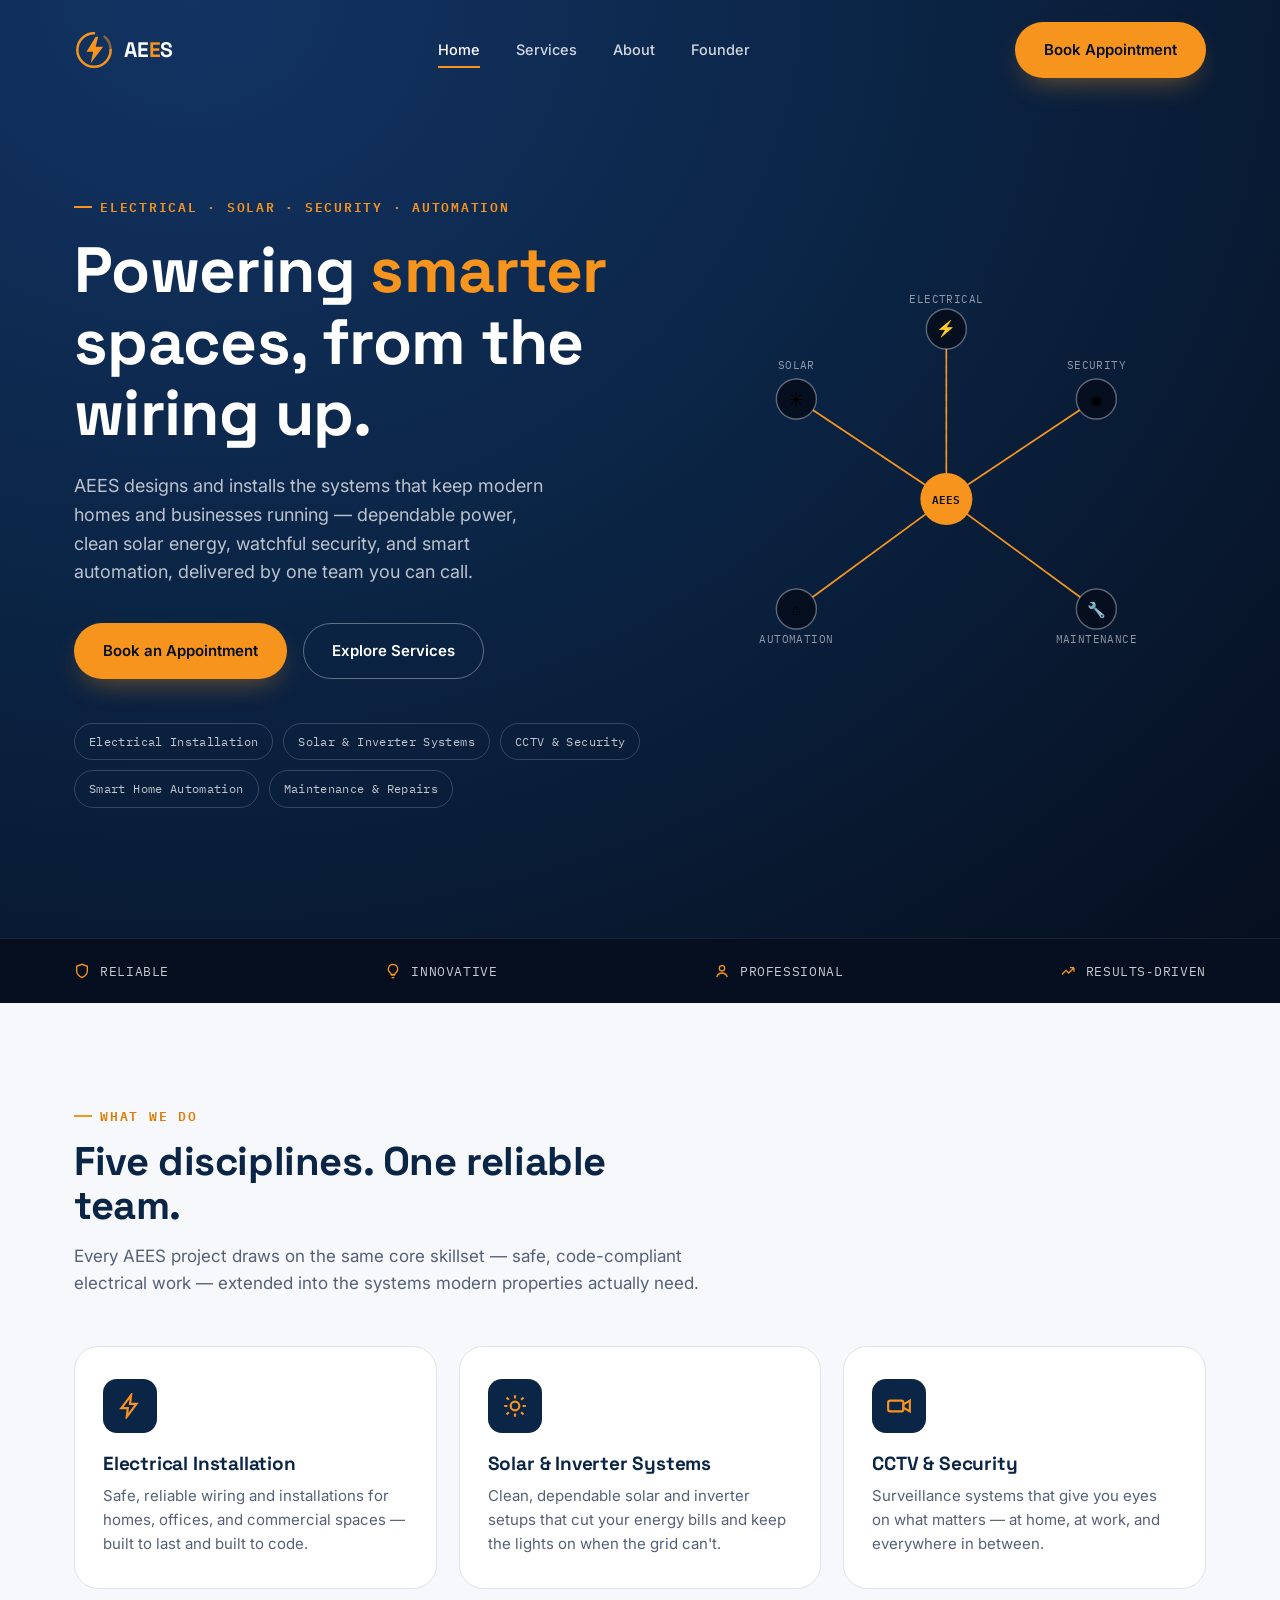
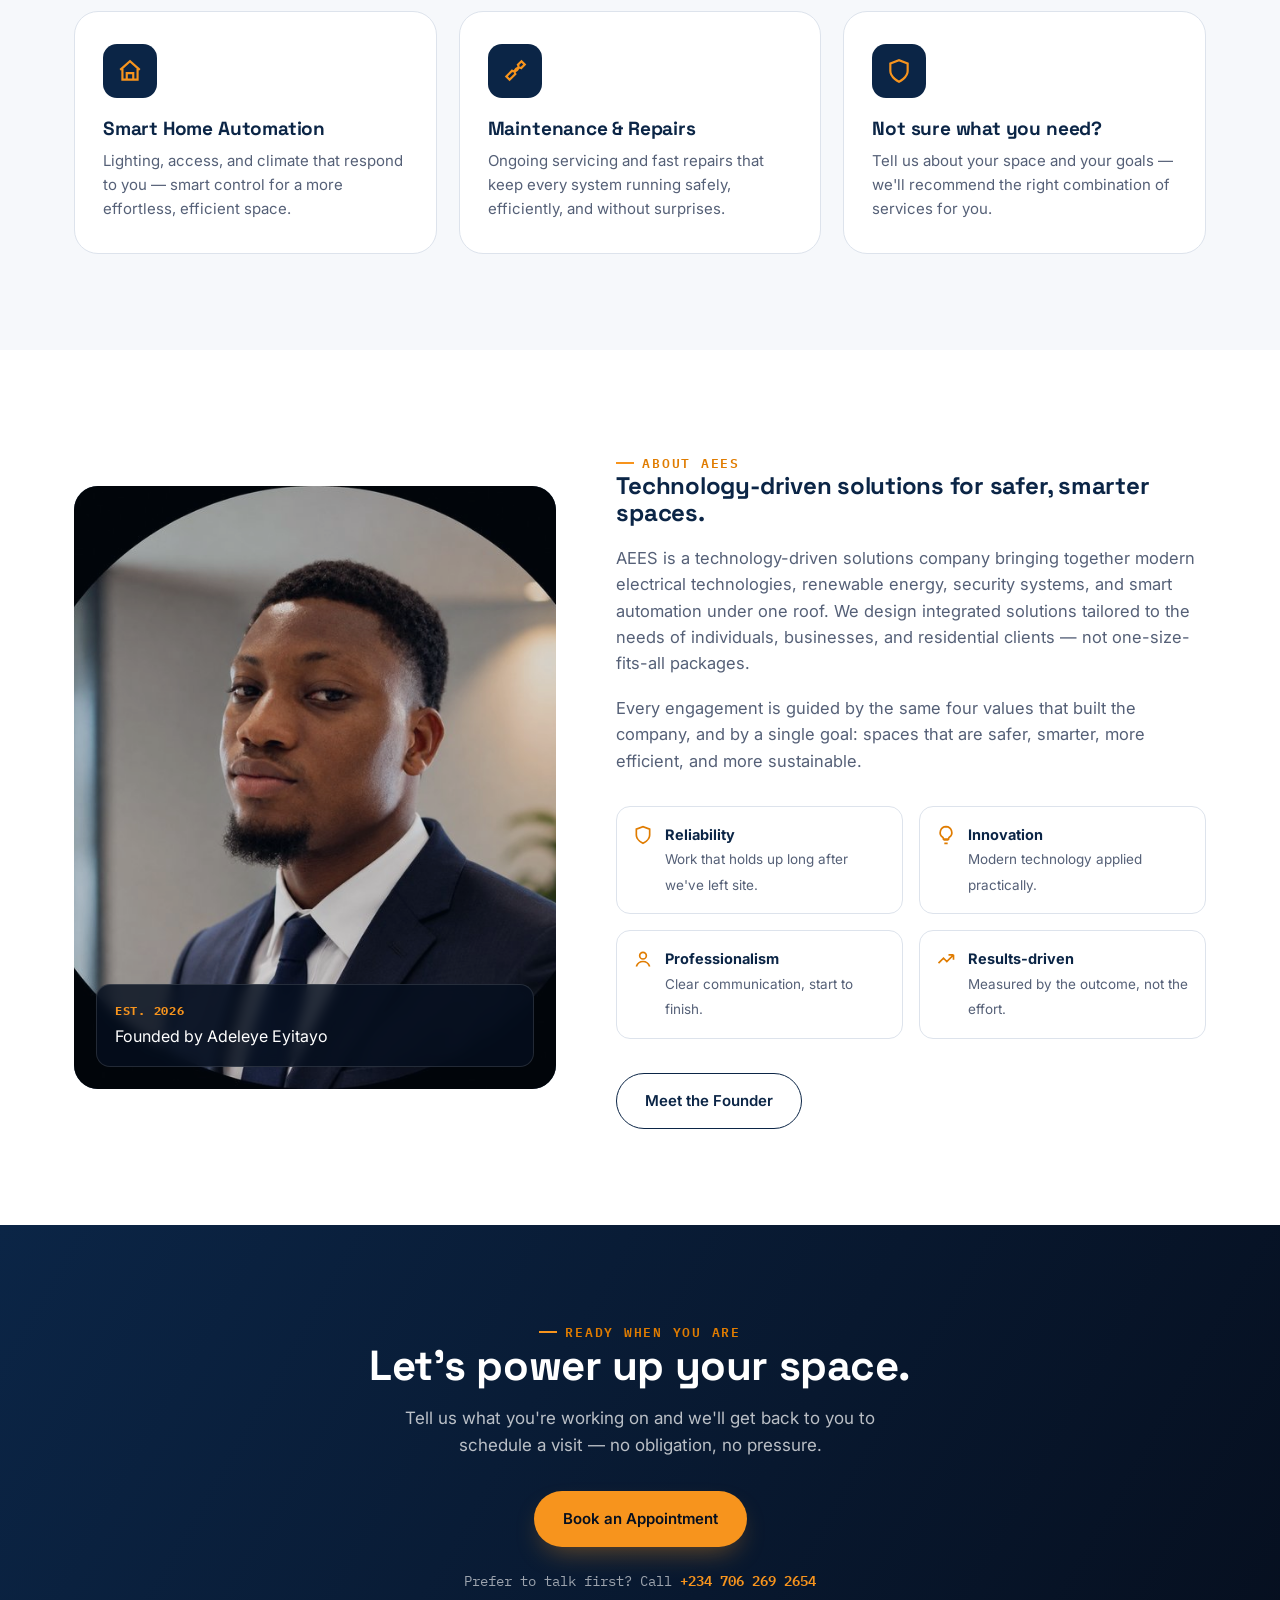
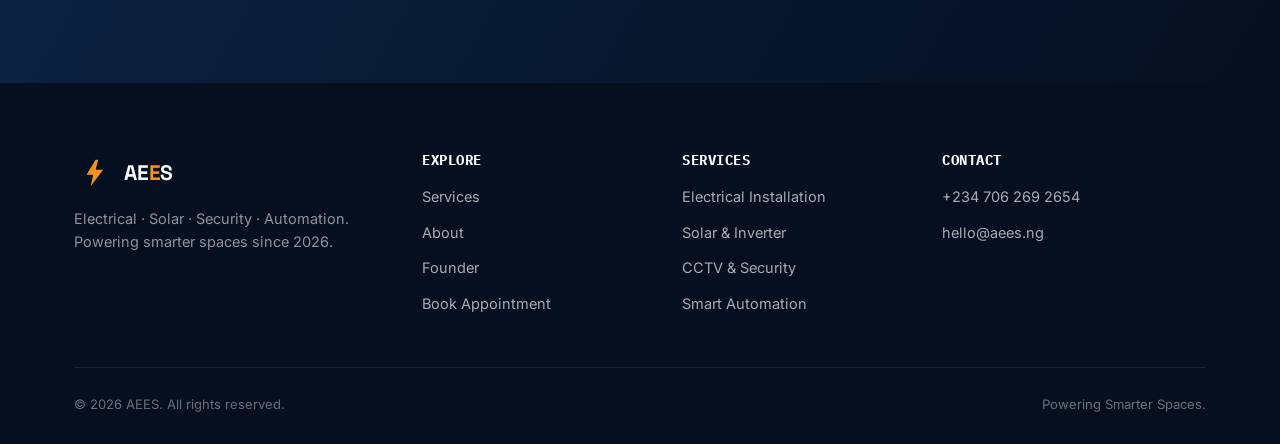
==== aees-website/index.html @ 7b67c180 "Initial commit" ====
<!DOCTYPE html>
<html lang="en">
<head>
<meta charset="UTF-8">
<meta name="viewport" content="width=device-width, initial-scale=1.0">
<title>AEES — Electrical, Solar, Security &amp; Automation | Powering Smarter Spaces</title>
<meta name="description" content="AEES delivers electrical installation, solar &amp; inverter systems, CCTV &amp; security, and smart home automation — reliable, innovative, and results-driven.">
<link rel="icon" href="images/favicon.svg" type="image/svg+xml">
<link rel="preconnect" href="https://fonts.googleapis.com">
<link rel="preconnect" href="https://fonts.gstatic.com" crossorigin>
<link href="https://fonts.googleapis.com/css2?family=Space+Grotesk:wght@500;600;700&family=Inter:wght@400;500;600&family=IBM+Plex+Mono:wght@500&display=swap" rel="stylesheet">
<link rel="stylesheet" href="css/style.css">
<noscript><style>[data-reveal],[data-reveal-stagger]>*{opacity:1!important;transform:none!important;}</style></noscript>
</head>
<body>

<!-- ===== NAV ===== -->
<header class="nav" id="nav">
  <div class="container">
    <a href="index.html" class="brand">
      <svg class="brand-mark" viewBox="0 0 48 48" fill="none" xmlns="http://www.w3.org/2000/svg">
        <path d="M24 4C13 4 4 13 4 24s9 20 20 20 20-9 20-20" stroke="#F7941D" stroke-width="3" stroke-linecap="round"/>
        <path d="M44 24c0-6.5-2.9-12.3-7.5-16.2" stroke="#F7941D" stroke-width="3" stroke-linecap="round" opacity="0.5"/>
        <path d="M26 8L15 26h8l-3 14 15-20h-9l3-12z" fill="#F7941D"/>
      </svg>
      <span class="brand-word">AE<span>E</span>S</span>
    </a>

    <nav class="nav-links" aria-label="Primary">
      <a href="index.html#home" class="active">Home</a>
      <a href="index.html#services">Services</a>
      <a href="index.html#about">About</a>
      <a href="profile.html">Founder</a>
    </nav>

    <div class="nav-cta">
      <a href="appointment.html" class="btn btn-primary desktop-only">Book Appointment</a>
      <button class="nav-toggle" aria-label="Toggle menu" aria-expanded="false">
        <span></span><span></span><span></span>
      </button>
    </div>
  </div>
</header>

<!-- ===== MOBILE MENU ===== -->
<div class="mobile-menu">
  <a href="index.html#home">Home</a>
  <a href="index.html#services">Services</a>
  <a href="index.html#about">About</a>
  <a href="profile.html">Founder</a>
  <a href="appointment.html" class="btn btn-primary">Book Appointment</a>
</div>

<!-- ===== HERO ===== -->
<section class="hero" id="home">
  <div class="container hero-grid">
    <div class="hero-copy">
      <span class="eyebrow">Electrical · Solar · Security · Automation</span>
      <h1>Powering <em>smarter</em> spaces, from the wiring up.</h1>
      <p>AEES designs and installs the systems that keep modern homes and businesses running — dependable power, clean solar energy, watchful security, and smart automation, delivered by one team you can call.</p>
      <div class="hero-actions">
        <a href="appointment.html" class="btn btn-primary">Book an Appointment</a>
        <a href="#services" class="btn btn-ghost">Explore Services</a>
      </div>
      <div class="hero-services">
        <span class="hero-service-chip">Electrical Installation</span>
        <span class="hero-service-chip">Solar &amp; Inverter Systems</span>
        <span class="hero-service-chip">CCTV &amp; Security</span>
        <span class="hero-service-chip">Smart Home Automation</span>
        <span class="hero-service-chip">Maintenance &amp; Repairs</span>
      </div>
    </div>

    <div class="hero-visual" aria-hidden="true">
      <svg class="circuit-svg" viewBox="0 0 420 460">
        <!-- static faint scaffolding -->
        <path class="circuit-line" d="M210 230 L210 60" />
        <path class="circuit-line" d="M210 230 L60 130" />
        <path class="circuit-line" d="M210 230 L360 130" />
        <path class="circuit-line" d="M210 230 L60 340" />
        <path class="circuit-line" d="M210 230 L360 340" />

        <!-- animated live traces -->
        <path class="circuit-line is-live" style="animation-delay:.1s" d="M210 230 L210 60" />
        <path class="circuit-line is-live" style="animation-delay:.4s" d="M210 230 L60 130" />
        <path class="circuit-line is-live" style="animation-delay:.7s" d="M210 230 L360 130" />
        <path class="circuit-line is-live" style="animation-delay:1s" d="M210 230 L60 340" />
        <path class="circuit-line is-live" style="animation-delay:1.3s" d="M210 230 L360 340" />

        <!-- core node -->
        <circle class="circuit-node is-core" cx="210" cy="230" r="26" />
        <circle class="circuit-node-pulse" cx="210" cy="230" r="26" style="animation-delay:1.6s" />
        <text x="210" y="235" text-anchor="middle" fill="#060f1f" font-family="IBM Plex Mono" font-size="11" font-weight="600">AEES</text>

        <!-- outer nodes -->
        <circle class="circuit-node" cx="210" cy="60" r="20" />
        <text x="210" y="65" text-anchor="middle" font-size="16">⚡</text>
        <text class="circuit-label" x="210" y="34" text-anchor="middle">ELECTRICAL</text>

        <circle class="circuit-node" cx="60" cy="130" r="20" />
        <text x="60" y="136" text-anchor="middle" font-size="15">☀</text>
        <text class="circuit-label" x="60" y="100" text-anchor="middle">SOLAR</text>

        <circle class="circuit-node" cx="360" cy="130" r="20" />
        <text x="360" y="136" text-anchor="middle" font-size="15">◉</text>
        <text class="circuit-label" x="360" y="100" text-anchor="middle">SECURITY</text>

        <circle class="circuit-node" cx="60" cy="340" r="20" />
        <text x="60" y="346" text-anchor="middle" font-size="15">⌂</text>
        <text class="circuit-label" x="60" y="374" text-anchor="middle">AUTOMATION</text>

        <circle class="circuit-node" cx="360" cy="340" r="20" />
        <text x="360" y="346" text-anchor="middle" font-size="15">🔧</text>
        <text class="circuit-label" x="360" y="374" text-anchor="middle">MAINTENANCE</text>
      </svg>
    </div>
  </div>
</section>

<!-- ===== TRUST STRIP ===== -->
<div class="trust-strip">
  <div class="container">
    <span class="trust-item"><svg width="16" height="16" viewBox="0 0 24 24" fill="none" stroke="currentColor" stroke-width="2"><path d="M12 22s8-4 8-10V5l-8-3-8 3v7c0 6 8 10 8 10Z"/></svg>Reliable</span>
    <span class="trust-item"><svg width="16" height="16" viewBox="0 0 24 24" fill="none" stroke="currentColor" stroke-width="2"><path d="M9 18h6M10 22h4M12 2a7 7 0 0 0-4 12.7c.5.4.9 1 1 1.8v.5h6v-.5c.1-.8.5-1.4 1-1.8A7 7 0 0 0 12 2Z"/></svg>Innovative</span>
    <span class="trust-item"><svg width="16" height="16" viewBox="0 0 24 24" fill="none" stroke="currentColor" stroke-width="2"><circle cx="12" cy="8" r="4"/><path d="M4 21c1.5-4 5-6 8-6s6.5 2 8 6"/></svg>Professional</span>
    <span class="trust-item"><svg width="16" height="16" viewBox="0 0 24 24" fill="none" stroke="currentColor" stroke-width="2"><path d="M3 17l6-6 4 4 8-8M21 7v6M21 7h-6"/></svg>Results&#8209;Driven</span>
  </div>
</div>

<!-- ===== SERVICES ===== -->
<section class="services" id="services">
  <div class="container">
    <div class="section-head" data-reveal>
      <span class="eyebrow">What we do</span>
      <h2>Five disciplines. One reliable team.</h2>
      <p>Every AEES project draws on the same core skillset — safe, code-compliant electrical work — extended into the systems modern properties actually need.</p>
    </div>

    <div class="services-grid" data-reveal-stagger>
      <div class="service-card">
        <div class="service-icon">
          <svg width="26" height="26" viewBox="0 0 24 24" fill="none" stroke="currentColor" stroke-width="2"><path d="M13 2 4 14h6l-1 8 9-12h-6l1-8Z"/></svg>
        </div>
        <h3>Electrical Installation</h3>
        <p>Safe, reliable wiring and installations for homes, offices, and commercial spaces — built to last and built to code.</p>
      </div>

      <div class="service-card">
        <div class="service-icon">
          <svg width="26" height="26" viewBox="0 0 24 24" fill="none" stroke="currentColor" stroke-width="2"><circle cx="12" cy="12" r="4"/><path d="M12 2v3M12 19v3M4.2 4.2l2.1 2.1M17.7 17.7l2.1 2.1M2 12h3M19 12h3M4.2 19.8l2.1-2.1M17.7 6.3l2.1-2.1"/></svg>
        </div>
        <h3>Solar &amp; Inverter Systems</h3>
        <p>Clean, dependable solar and inverter setups that cut your energy bills and keep the lights on when the grid can't.</p>
      </div>

      <div class="service-card">
        <div class="service-icon">
          <svg width="26" height="26" viewBox="0 0 24 24" fill="none" stroke="currentColor" stroke-width="2"><rect x="2" y="7" width="14" height="10" rx="2"/><path d="M16 10.5 22 7v10l-6-3.5Z"/></svg>
        </div>
        <h3>CCTV &amp; Security</h3>
        <p>Surveillance systems that give you eyes on what matters — at home, at work, and everywhere in between.</p>
      </div>

      <div class="service-card">
        <div class="service-icon">
          <svg width="26" height="26" viewBox="0 0 24 24" fill="none" stroke="currentColor" stroke-width="2"><path d="M3 11l9-8 9 8"/><path d="M5 10v10h14V10"/><path d="M9 20v-6h6v6"/></svg>
        </div>
        <h3>Smart Home Automation</h3>
        <p>Lighting, access, and climate that respond to you — smart control for a more effortless, efficient space.</p>
      </div>

      <div class="service-card">
        <div class="service-icon">
          <svg width="26" height="26" viewBox="0 0 24 24" fill="none" stroke="currentColor" stroke-width="2"><path d="M14.7 6.3a4 4 0 0 1-5.4 5.4L4 17l3 3 5.3-5.3a4 4 0 0 1 5.4-5.4L21 6l-3-3-3.3 3.3Z"/></svg>
        </div>
        <h3>Maintenance &amp; Repairs</h3>
        <p>Ongoing servicing and fast repairs that keep every system running safely, efficiently, and without surprises.</p>
      </div>

      <div class="service-card">
        <div class="service-icon">
          <svg width="26" height="26" viewBox="0 0 24 24" fill="none" stroke="currentColor" stroke-width="2"><path d="M12 22s8-4 8-10V5l-8-3-8 3v7c0 6 8 10 8 10Z"/></svg>
        </div>
        <h3>Not sure what you need?</h3>
        <p>Tell us about your space and your goals — we'll recommend the right combination of services for you.</p>
      </div>
    </div>
  </div>
</section>

<!-- ===== ABOUT ===== -->
<section class="about" id="about">
  <div class="container about-grid">
    <div class="about-visual" data-reveal>
      <img src="images/owner-profile.jpg" alt="Adeleye Eyitayo, Founder of AEES" loading="lazy">
      <div class="about-badge">
        <strong>Est. 2026</strong>
        Founded by Adeleye Eyitayo
      </div>
    </div>

    <div class="about-copy" data-reveal>
      <span class="eyebrow">About AEES</span>
      <h2>Technology-driven solutions for safer, smarter spaces.</h2>
      <p>AEES is a technology-driven solutions company bringing together modern electrical technologies, renewable energy, security systems, and smart automation under one roof. We design integrated solutions tailored to the needs of individuals, businesses, and residential clients — not one-size-fits-all packages.</p>
      <p>Every engagement is guided by the same four values that built the company, and by a single goal: spaces that are safer, smarter, more efficient, and more sustainable.</p>

      <div class="value-grid">
        <div class="value-item">
          <svg width="20" height="20" viewBox="0 0 24 24" fill="none" stroke="currentColor" stroke-width="2"><path d="M12 22s8-4 8-10V5l-8-3-8 3v7c0 6 8 10 8 10Z"/></svg>
          <div><strong>Reliability</strong><span>Work that holds up long after we've left site.</span></div>
        </div>
        <div class="value-item">
          <svg width="20" height="20" viewBox="0 0 24 24" fill="none" stroke="currentColor" stroke-width="2"><path d="M9 18h6M10 22h4M12 2a7 7 0 0 0-4 12.7c.5.4.9 1 1 1.8v.5h6v-.5c.1-.8.5-1.4 1-1.8A7 7 0 0 0 12 2Z"/></svg>
          <div><strong>Innovation</strong><span>Modern technology applied practically.</span></div>
        </div>
        <div class="value-item">
          <svg width="20" height="20" viewBox="0 0 24 24" fill="none" stroke="currentColor" stroke-width="2"><circle cx="12" cy="8" r="4"/><path d="M4 21c1.5-4 5-6 8-6s6.5 2 8 6"/></svg>
          <div><strong>Professionalism</strong><span>Clear communication, start to finish.</span></div>
        </div>
        <div class="value-item">
          <svg width="20" height="20" viewBox="0 0 24 24" fill="none" stroke="currentColor" stroke-width="2"><path d="M3 17l6-6 4 4 8-8M21 7v6M21 7h-6"/></svg>
          <div><strong>Results-driven</strong><span>Measured by the outcome, not the effort.</span></div>
        </div>
      </div>

      <div class="hero-actions" style="margin-top:34px;">
        <a href="profile.html" class="btn btn-outline-dark">Meet the Founder</a>
      </div>
    </div>
  </div>
</section>

<!-- ===== CTA BANNER ===== -->
<section class="cta-banner">
  <div class="container" data-reveal>
    <span class="eyebrow" style="justify-content:center;">Ready when you are</span>
    <h2>Let's power up your space.</h2>
    <p>Tell us what you're working on and we'll get back to you to schedule a visit — no obligation, no pressure.</p>
    <a href="appointment.html" class="btn btn-primary">Book an Appointment</a>
    <div class="cta-phone">Prefer to talk first? Call <a href="tel:+2347062692654">+234 706 269 2654</a></div>
  </div>
</section>

<!-- ===== FOOTER ===== -->
<footer class="site-footer">
  <div class="container">
    <div class="footer-grid">
      <div class="footer-brand">
        <a href="index.html" class="brand">
          <svg class="brand-mark" viewBox="0 0 48 48" fill="none" xmlns="http://www.w3.org/2000/svg">
            <path d="M26 8L15 26h8l-3 14 15-20h-9l3-12z" fill="#F7941D"/>
          </svg>
          <span class="brand-word">AE<span>E</span>S</span>
        </a>
        <p>Electrical · Solar · Security · Automation. Powering smarter spaces since 2026.</p>
      </div>
      <div class="footer-col">
        <h4>Explore</h4>
        <ul>
          <li><a href="index.html#services">Services</a></li>
          <li><a href="index.html#about">About</a></li>
          <li><a href="profile.html">Founder</a></li>
          <li><a href="appointment.html">Book Appointment</a></li>
        </ul>
      </div>
      <div class="footer-col">
        <h4>Services</h4>
        <ul>
          <li><a href="index.html#services">Electrical Installation</a></li>
          <li><a href="index.html#services">Solar &amp; Inverter</a></li>
          <li><a href="index.html#services">CCTV &amp; Security</a></li>
          <li><a href="index.html#services">Smart Automation</a></li>
        </ul>
      </div>
      <div class="footer-col">
        <h4>Contact</h4>
        <ul>
          <li><a href="tel:+2347062692654">+234 706 269 2654</a></li>
          <li><a href="mailto:hello@aees.ng">hello@aees.ng</a></li>
        </ul>
      </div>
    </div>
    <div class="footer-bottom">
      <span>© 2026 AEES. All rights reserved.</span>
      <span>Powering Smarter Spaces.</span>
    </div>
  </div>
</footer>

<script src="js/main.js"></script>
</body>
</html>
---- aees-website/css/style.css ----
/* ============================================================
   AEES — Electrical · Solar · Security · Automation
   Design tokens
   ============================================================ */
:root {
  /* Brand colors (sampled from the AEES mark) */
  --navy-950: #060f1f;
  --navy-900: #0b2546;
  --navy-800: #123363;
  --navy-700: #1c4380;
  --orange-500: #f7941d;
  --orange-600: #e07c00;
  --orange-glow: rgba(247, 148, 29, 0.45);

  --paper: #f6f8fb;
  --paper-dim: #eaeef4;
  --ink: #0e1726;
  --slate: #556077;
  --slate-light: #8290a3;
  --line: #dde3ec;
  --white: #ffffff;

  --font-display: "Space Grotesk", "Segoe UI", sans-serif;
  --font-body: "Inter", "Segoe UI", sans-serif;
  --font-mono: "IBM Plex Mono", monospace;

  --radius-sm: 8px;
  --radius-md: 14px;
  --radius-lg: 24px;
  --shadow-soft: 0 20px 45px -20px rgba(11, 37, 70, 0.35);
  --shadow-tight: 0 8px 20px -10px rgba(11, 37, 70, 0.3);
  --ease: cubic-bezier(0.22, 1, 0.36, 1);
}

@media (prefers-reduced-motion: reduce) {
  *, *::before, *::after {
    animation-duration: 0.001ms !important;
    animation-iteration-count: 1 !important;
    transition-duration: 0.001ms !important;
    scroll-behavior: auto !important;
  }
}

* { box-sizing: border-box; }
html { scroll-behavior: smooth; }

body {
  margin: 0;
  font-family: var(--font-body);
  color: var(--ink);
  background: var(--paper);
  line-height: 1.6;
  -webkit-font-smoothing: antialiased;
}

img { max-width: 100%; display: block; }
a { color: inherit; text-decoration: none; }
ul { list-style: none; margin: 0; padding: 0; }
button { font-family: inherit; cursor: pointer; }

.container {
  width: 100%;
  max-width: 1180px;
  margin: 0 auto;
  padding: 0 24px;
}

.eyebrow {
  display: inline-flex;
  align-items: center;
  gap: 8px;
  font-family: var(--font-mono);
  font-size: 12.5px;
  letter-spacing: 0.14em;
  text-transform: uppercase;
  color: var(--orange-600);
  font-weight: 600;
}
.eyebrow::before {
  content: "";
  width: 18px;
  height: 2px;
  background: var(--orange-500);
  display: inline-block;
}

h1, h2, h3, h4 {
  font-family: var(--font-display);
  color: var(--navy-900);
  line-height: 1.12;
  margin: 0;
  letter-spacing: -0.01em;
}

.section-head {
  max-width: 640px;
  margin-bottom: 48px;
}
.section-head h2 { font-size: clamp(28px, 3.6vw, 40px); margin-top: 14px; }
.section-head p { color: var(--slate); font-size: 17px; margin-top: 14px; }

section { padding: 96px 0; position: relative; }

/* ---------------- Buttons ---------------- */
.btn {
  display: inline-flex;
  align-items: center;
  justify-content: center;
  gap: 10px;
  padding: 15px 28px;
  border-radius: 999px;
  font-weight: 600;
  font-size: 15px;
  border: 1px solid transparent;
  transition: transform 0.25s var(--ease), box-shadow 0.25s var(--ease), background 0.25s var(--ease), color 0.25s var(--ease);
  white-space: nowrap;
}
.btn-primary {
  background: var(--orange-500);
  color: var(--navy-950);
  box-shadow: 0 12px 28px -10px var(--orange-glow);
}
.btn-primary:hover { background: var(--orange-600); transform: translateY(-2px); box-shadow: 0 16px 32px -10px var(--orange-glow); }
.btn-primary:focus-visible { outline: 3px solid var(--navy-900); outline-offset: 2px; }

.btn-ghost {
  background: transparent;
  border-color: rgba(255,255,255,0.35);
  color: var(--white);
}
.btn-ghost:hover { background: rgba(255,255,255,0.1); transform: translateY(-2px); }

.btn-outline-dark {
  background: transparent;
  border-color: var(--navy-900);
  color: var(--navy-900);
}
.btn-outline-dark:hover { background: var(--navy-900); color: var(--white); }

.btn-block { width: 100%; }
.btn[disabled] { opacity: 0.6; cursor: not-allowed; transform: none !important; }

/* ---------------- Nav ---------------- */
.nav {
  position: fixed;
  top: 0; left: 0; right: 0;
  z-index: 100;
  padding: 22px 0;
  transition: padding 0.35s var(--ease), background 0.35s var(--ease), box-shadow 0.35s var(--ease);
}
.nav .container { display: flex; align-items: center; justify-content: space-between; }
.nav.is-scrolled { padding: 12px 0; background: rgba(6, 15, 31, 0.92); backdrop-filter: blur(10px); box-shadow: var(--shadow-tight); }

.brand { display: flex; align-items: center; gap: 10px; }
.brand-mark { width: 40px; height: 40px; flex-shrink: 0; }
.brand-word { font-family: var(--font-display); font-weight: 700; font-size: 21px; color: var(--white); letter-spacing: -0.01em; }
.brand-word span { color: var(--orange-500); }
.brand-tag { display: none; }

.nav-links {
  display: flex;
  align-items: center;
  gap: 36px;
}
.nav-links a {
  color: rgba(255,255,255,0.82);
  font-size: 14.5px;
  font-weight: 500;
  position: relative;
  padding: 4px 0;
  transition: color 0.2s;
}
.nav-links a::after {
  content: "";
  position: absolute; left: 0; right: 100%; bottom: -2px;
  height: 2px; background: var(--orange-500);
  transition: right 0.3s var(--ease);
}
.nav-links a:hover, .nav-links a.active { color: var(--white); }
.nav-links a:hover::after, .nav-links a.active::after { right: 0; }

.nav-cta { display: flex; align-items: center; gap: 18px; }
.nav-toggle {
  display: none;
  width: 42px; height: 42px;
  border-radius: 10px;
  border: 1px solid rgba(255,255,255,0.25);
  background: transparent;
  align-items: center; justify-content: center;
  flex-direction: column; gap: 5px;
}
.nav-toggle span { width: 20px; height: 2px; background: var(--white); border-radius: 2px; transition: transform 0.25s, opacity 0.25s; }
.nav-toggle.is-open span:nth-child(1) { transform: translateY(7px) rotate(45deg); }
.nav-toggle.is-open span:nth-child(2) { opacity: 0; }
.nav-toggle.is-open span:nth-child(3) { transform: translateY(-7px) rotate(-45deg); }

/* ---------------- Hero ---------------- */
.hero {
  position: relative;
  background: radial-gradient(120% 140% at 15% 0%, var(--navy-800) 0%, var(--navy-900) 45%, var(--navy-950) 100%);
  color: var(--white);
  padding: 190px 0 130px;
  overflow: hidden;
}
.hero-grid {
  display: grid;
  grid-template-columns: 1.05fr 0.95fr;
  gap: 40px;
  align-items: center;
  position: relative;
  z-index: 2;
}
.hero-copy .eyebrow { color: var(--orange-500); }
.hero-copy .eyebrow::before { background: var(--orange-500); }
.hero h1 {
  color: var(--white);
  font-size: clamp(38px, 5.4vw, 64px);
  margin-top: 18px;
}
.hero h1 em { color: var(--orange-500); font-style: normal; }
.hero-copy p {
  color: rgba(255,255,255,0.72);
  font-size: 18px;
  max-width: 480px;
  margin-top: 22px;
}
.hero-actions { display: flex; gap: 16px; margin-top: 36px; flex-wrap: wrap; }

.hero-services {
  display: flex;
  gap: 10px;
  margin-top: 44px;
  flex-wrap: wrap;
}
.hero-service-chip {
  font-family: var(--font-mono);
  font-size: 12px;
  letter-spacing: 0.03em;
  color: rgba(255,255,255,0.75);
  border: 1px solid rgba(255,255,255,0.18);
  padding: 8px 14px;
  border-radius: 999px;
}

.hero-visual { position: relative; height: 460px; }
.circuit-svg { width: 100%; height: 100%; overflow: visible; }
.circuit-line {
  fill: none;
  stroke: rgba(255,255,255,0.22);
  stroke-width: 1.6;
  stroke-dasharray: 8 6;
}
.circuit-line.is-live {
  stroke: var(--orange-500);
  stroke-dasharray: 700;
  stroke-dashoffset: 700;
  animation: draw 2.6s var(--ease) forwards;
}
.circuit-node {
  fill: var(--navy-950);
  stroke: rgba(255,255,255,0.35);
  stroke-width: 1.4;
}
.circuit-node.is-core { fill: var(--orange-500); stroke: none; }
.circuit-node-pulse {
  fill: none;
  stroke: var(--orange-500);
  stroke-width: 1.4;
  opacity: 0;
  transform-origin: center;
  animation: pulse 2.8s ease-out infinite;
}
.circuit-icon { color: var(--white); }
.circuit-label {
  font-family: var(--font-mono);
  font-size: 10.5px;
  fill: rgba(255,255,255,0.55);
  letter-spacing: 0.04em;
}

@keyframes draw { to { stroke-dashoffset: 0; } }
@keyframes pulse {
  0% { opacity: 0.9; transform: scale(0.4); }
  100% { opacity: 0; transform: scale(2.6); }
}

.hero-bolt {
  position: absolute;
  inset: 0;
  display: flex;
  align-items: center;
  justify-content: center;
  pointer-events: none;
}

/* ---------------- Trust / values strip ---------------- */
.trust-strip {
  background: var(--navy-950);
  border-top: 1px solid rgba(255,255,255,0.08);
}
.trust-strip .container {
  display: flex;
  justify-content: space-between;
  flex-wrap: wrap;
  gap: 18px;
  padding: 22px 24px;
}
.trust-item {
  display: flex;
  align-items: center;
  gap: 10px;
  color: rgba(255,255,255,0.78);
  font-family: var(--font-mono);
  font-size: 12.5px;
  letter-spacing: 0.05em;
  text-transform: uppercase;
}
.trust-item svg { color: var(--orange-500); flex-shrink: 0; }

/* ---------------- Services ---------------- */
.services { background: var(--paper); }
.services-grid {
  display: grid;
  grid-template-columns: repeat(3, 1fr);
  gap: 22px;
}
.service-card {
  background: var(--white);
  border: 1px solid var(--line);
  border-radius: var(--radius-lg);
  padding: 32px 28px;
  position: relative;
  overflow: hidden;
  transition: transform 0.35s var(--ease), box-shadow 0.35s var(--ease), border-color 0.35s var(--ease);
}
.service-card::before {
  content: "";
  position: absolute; top: 0; left: 0; right: 0; height: 3px;
  background: linear-gradient(90deg, var(--orange-500), var(--navy-800));
  transform: scaleX(0);
  transform-origin: left;
  transition: transform 0.4s var(--ease);
}
.service-card:hover {
  transform: translateY(-6px);
  box-shadow: var(--shadow-soft);
  border-color: transparent;
}
.service-card:hover::before { transform: scaleX(1); }
.service-icon {
  width: 54px; height: 54px;
  border-radius: 14px;
  background: var(--navy-900);
  color: var(--orange-500);
  display: flex; align-items: center; justify-content: center;
  margin-bottom: 20px;
  transition: transform 0.35s var(--ease), background 0.35s var(--ease);
}
.service-card:hover .service-icon { background: var(--orange-500); color: var(--navy-950); transform: rotate(-6deg) scale(1.05); }
.service-card h3 { font-size: 19px; margin-bottom: 10px; }
.service-card p { color: var(--slate); font-size: 15px; margin: 0; }
.service-card.wide { grid-column: span 1; }

/* ---------------- About / intro ---------------- */
.about { background: var(--white); }
.about-grid {
  display: grid;
  grid-template-columns: 0.9fr 1.1fr;
  gap: 60px;
  align-items: center;
}
.about-visual {
  position: relative;
  border-radius: var(--radius-lg);
  overflow: hidden;
  background: var(--navy-900);
  aspect-ratio: 4/5;
  display: flex;
  align-items: center;
  justify-content: center;
}
.about-visual img { width: 100%; height: 100%; object-fit: cover; opacity: 0.85; }
.about-badge {
  position: absolute;
  bottom: 22px; left: 22px; right: 22px;
  background: rgba(6,15,31,0.82);
  backdrop-filter: blur(6px);
  border-radius: var(--radius-md);
  padding: 16px 18px;
  color: var(--white);
  border: 1px solid rgba(255,255,255,0.12);
}
.about-badge strong { color: var(--orange-500); display: block; font-family: var(--font-mono); font-size: 12px; letter-spacing: 0.06em; text-transform: uppercase; margin-bottom: 4px; }

.about-copy p { color: var(--slate); font-size: 16.5px; margin-top: 18px; }
.value-grid {
  display: grid;
  grid-template-columns: repeat(2, 1fr);
  gap: 16px;
  margin-top: 32px;
}
.value-item {
  display: flex;
  gap: 12px;
  align-items: flex-start;
  padding: 16px;
  border: 1px solid var(--line);
  border-radius: var(--radius-md);
}
.value-item svg { color: var(--orange-600); flex-shrink: 0; margin-top: 2px; }
.value-item strong { display: block; font-size: 14.5px; color: var(--navy-900); }
.value-item span { font-size: 13.5px; color: var(--slate); }

/* ---------------- CTA banner ---------------- */
.cta-banner {
  background: linear-gradient(120deg, var(--navy-900), var(--navy-950));
  color: var(--white);
  text-align: center;
  padding: 90px 0;
  position: relative;
  overflow: hidden;
}
.cta-banner h2 { color: var(--white); font-size: clamp(28px, 4vw, 42px); }
.cta-banner p { color: rgba(255,255,255,0.72); max-width: 520px; margin: 16px auto 32px; font-size: 17px; }
.cta-phone {
  margin-top: 22px;
  font-family: var(--font-mono);
  color: rgba(255,255,255,0.6);
  font-size: 14px;
}
.cta-phone a { color: var(--orange-500); font-weight: 600; }

/* ---------------- Footer ---------------- */
.site-footer { background: var(--navy-950); color: rgba(255,255,255,0.65); padding: 70px 0 30px; }
.footer-grid {
  display: grid;
  grid-template-columns: 1.4fr 1fr 1fr 1.2fr;
  gap: 40px;
  padding-bottom: 40px;
  border-bottom: 1px solid rgba(255,255,255,0.08);
}
.footer-brand p { margin-top: 14px; font-size: 14.5px; max-width: 280px; color: rgba(255,255,255,0.55); }
.footer-col h4 { color: var(--white); font-size: 14px; letter-spacing: 0.04em; text-transform: uppercase; margin-bottom: 16px; font-family: var(--font-mono); }
.footer-col ul li { margin-bottom: 10px; }
.footer-col a { font-size: 14.5px; color: rgba(255,255,255,0.65); transition: color 0.2s; }
.footer-col a:hover { color: var(--orange-500); }
.footer-bottom {
  display: flex; justify-content: space-between; align-items: center;
  padding-top: 26px; font-size: 13px; color: rgba(255,255,255,0.4);
  flex-wrap: wrap; gap: 10px;
}

/* ---------------- Reveal on scroll ---------------- */
[data-reveal] { opacity: 0; transform: translateY(28px); transition: opacity 0.7s var(--ease), transform 0.7s var(--ease); }
[data-reveal].is-visible { opacity: 1; transform: translateY(0); }
[data-reveal-stagger] > * { opacity: 0; transform: translateY(24px); transition: opacity 0.6s var(--ease), transform 0.6s var(--ease); }
[data-reveal-stagger].is-visible > * { opacity: 1; transform: translateY(0); }

/* ---------------- Page header (inner pages) ---------------- */
.page-header {
  background: radial-gradient(120% 160% at 10% 0%, var(--navy-800) 0%, var(--navy-950) 60%);
  color: var(--white);
  padding: 170px 0 90px;
  position: relative;
  overflow: hidden;
}
.page-header .eyebrow { color: var(--orange-500); }
.page-header .eyebrow::before { background: var(--orange-500); }
.page-header h1 { color: var(--white); font-size: clamp(32px, 4.4vw, 50px); margin-top: 16px; }
.page-header p { color: rgba(255,255,255,0.7); max-width: 560px; margin-top: 16px; font-size: 17px; }

/* ---------------- Appointment form ---------------- */
.appointment-section { background: var(--paper); }
.appointment-layout {
  display: grid;
  grid-template-columns: 0.85fr 1.15fr;
  gap: 44px;
  align-items: flex-start;
}
.appointment-info {
  background: var(--navy-900);
  color: var(--white);
  border-radius: var(--radius-lg);
  padding: 40px 32px;
  position: sticky;
  top: 110px;
}
.appointment-info h3 { color: var(--white); font-size: 22px; margin-bottom: 16px; }
.appointment-info p { color: rgba(255,255,255,0.7); font-size: 15px; margin-bottom: 28px; }
.info-row { display: flex; gap: 14px; align-items: flex-start; margin-bottom: 22px; }
.info-row svg { color: var(--orange-500); flex-shrink: 0; margin-top: 2px; }
.info-row strong { display: block; font-size: 14px; }
.info-row span { font-size: 13.5px; color: rgba(255,255,255,0.65); }
.info-steps { margin-top: 30px; border-top: 1px solid rgba(255,255,255,0.12); padding-top: 24px; }
.info-steps li { display: flex; gap: 12px; align-items: center; font-size: 13.5px; color: rgba(255,255,255,0.7); margin-bottom: 12px; }
.info-steps .step-num {
  width: 22px; height: 22px; border-radius: 50%;
  background: rgba(247,148,29,0.15); color: var(--orange-500);
  display: flex; align-items: center; justify-content: center;
  font-family: var(--font-mono); font-size: 11px; flex-shrink: 0;
}

.form-card {
  background: var(--white);
  border: 1px solid var(--line);
  border-radius: var(--radius-lg);
  padding: 40px;
  box-shadow: var(--shadow-tight);
}
.form-row { margin-bottom: 22px; }
.form-row label {
  display: block;
  font-size: 13.5px;
  font-weight: 600;
  color: var(--navy-900);
  margin-bottom: 8px;
}
.form-row .hint { font-weight: 400; color: var(--slate-light); font-size: 12.5px; }
.form-grid-2 { display: grid; grid-template-columns: 1fr 1fr; gap: 18px; }
input, textarea, select {
  width: 100%;
  padding: 13px 16px;
  border-radius: var(--radius-sm);
  border: 1.5px solid var(--line);
  background: var(--paper);
  font-family: var(--font-body);
  font-size: 15px;
  color: var(--ink);
  transition: border-color 0.2s, box-shadow 0.2s, background 0.2s;
}
textarea { resize: vertical; min-height: 120px; }
input:focus, textarea:focus, select:focus {
  outline: none;
  border-color: var(--orange-500);
  background: var(--white);
  box-shadow: 0 0 0 4px rgba(247,148,29,0.14);
}
.field-error { color: #c23b3b; font-size: 12.5px; margin-top: 6px; display: none; }
.form-row.has-error input,
.form-row.has-error textarea,
.form-row.has-error select { border-color: #c23b3b; }
.form-row.has-error .field-error { display: block; }

.form-status {
  margin-top: 18px;
  padding: 14px 16px;
  border-radius: var(--radius-sm);
  font-size: 14px;
  display: none;
}
.form-status.show { display: block; }
.form-status.success { background: #e9f7ee; color: #1f7a45; border: 1px solid #b9e6c9; }
.form-status.error { background: #fdecec; color: #b23434; border: 1px solid #f5c6c6; }

/* ---------------- Profile page ---------------- */
.profile-section { background: var(--white); }
.profile-layout {
  display: grid;
  grid-template-columns: 0.8fr 1.2fr;
  gap: 56px;
  align-items: flex-start;
}
.profile-photo-wrap { position: sticky; top: 120px; text-align: center; }
.profile-photo {
  width: 100%;
  max-width: 340px;
  aspect-ratio: 1/1;
  border-radius: 50%;
  overflow: hidden;
  margin: 0 auto;
  border: 6px solid var(--paper-dim);
  box-shadow: var(--shadow-soft);
  position: relative;
}
.profile-photo img { width: 100%; height: 100%; object-fit: cover; }
.profile-name { margin-top: 26px; font-size: 24px; }
.profile-role { color: var(--orange-600); font-family: var(--font-mono); font-size: 13px; letter-spacing: 0.04em; text-transform: uppercase; margin-top: 8px; }
.profile-tags { display: flex; gap: 8px; justify-content: center; flex-wrap: wrap; margin-top: 16px; }
.profile-tag { font-size: 12px; padding: 6px 12px; border-radius: 999px; background: var(--paper-dim); color: var(--slate); font-family: var(--font-mono); }

.profile-copy p { color: var(--slate); font-size: 16.5px; margin-bottom: 20px; }
.profile-quote {
  border-left: 3px solid var(--orange-500);
  padding: 6px 0 6px 24px;
  margin: 32px 0;
  font-family: var(--font-display);
  font-size: 22px;
  color: var(--navy-900);
}
.profile-quote span { display: block; font-family: var(--font-mono); font-size: 12.5px; color: var(--slate-light); margin-top: 10px; text-transform: none; letter-spacing: 0; }

.profile-values { margin-top: 40px; display: grid; grid-template-columns: repeat(2,1fr); gap: 16px; }

/* ---------------- Responsive ---------------- */
@media (max-width: 980px) {
  .hero-grid { grid-template-columns: 1fr; }
  .hero-visual { height: 340px; order: -1; }
  .services-grid { grid-template-columns: repeat(2, 1fr); }
  .about-grid, .appointment-layout, .profile-layout { grid-template-columns: 1fr; }
  .appointment-info, .profile-photo-wrap { position: static; }
  .footer-grid { grid-template-columns: 1fr 1fr; }
}

@media (max-width: 720px) {
  .nav-links { display: none; }
  .nav-toggle { display: flex; }
  .nav-cta .btn-primary.desktop-only { display: none; }
  section { padding: 70px 0; }
  .hero { padding: 150px 0 90px; }
  .services-grid { grid-template-columns: 1fr; }
  .form-grid-2 { grid-template-columns: 1fr; }
  .footer-grid { grid-template-columns: 1fr; }
  .trust-strip .container { justify-content: flex-start; }
  .mobile-menu.is-open {
    display: flex;
  }
}

.mobile-menu {
  display: none;
  position: fixed;
  inset: 0;
  z-index: 99;
  background: var(--navy-950);
  flex-direction: column;
  align-items: center;
  justify-content: center;
  gap: 28px;
  padding: 40px;
}
.mobile-menu a { color: var(--white); font-family: var(--font-display); font-size: 26px; }
.mobile-menu .btn { margin-top: 20px; }
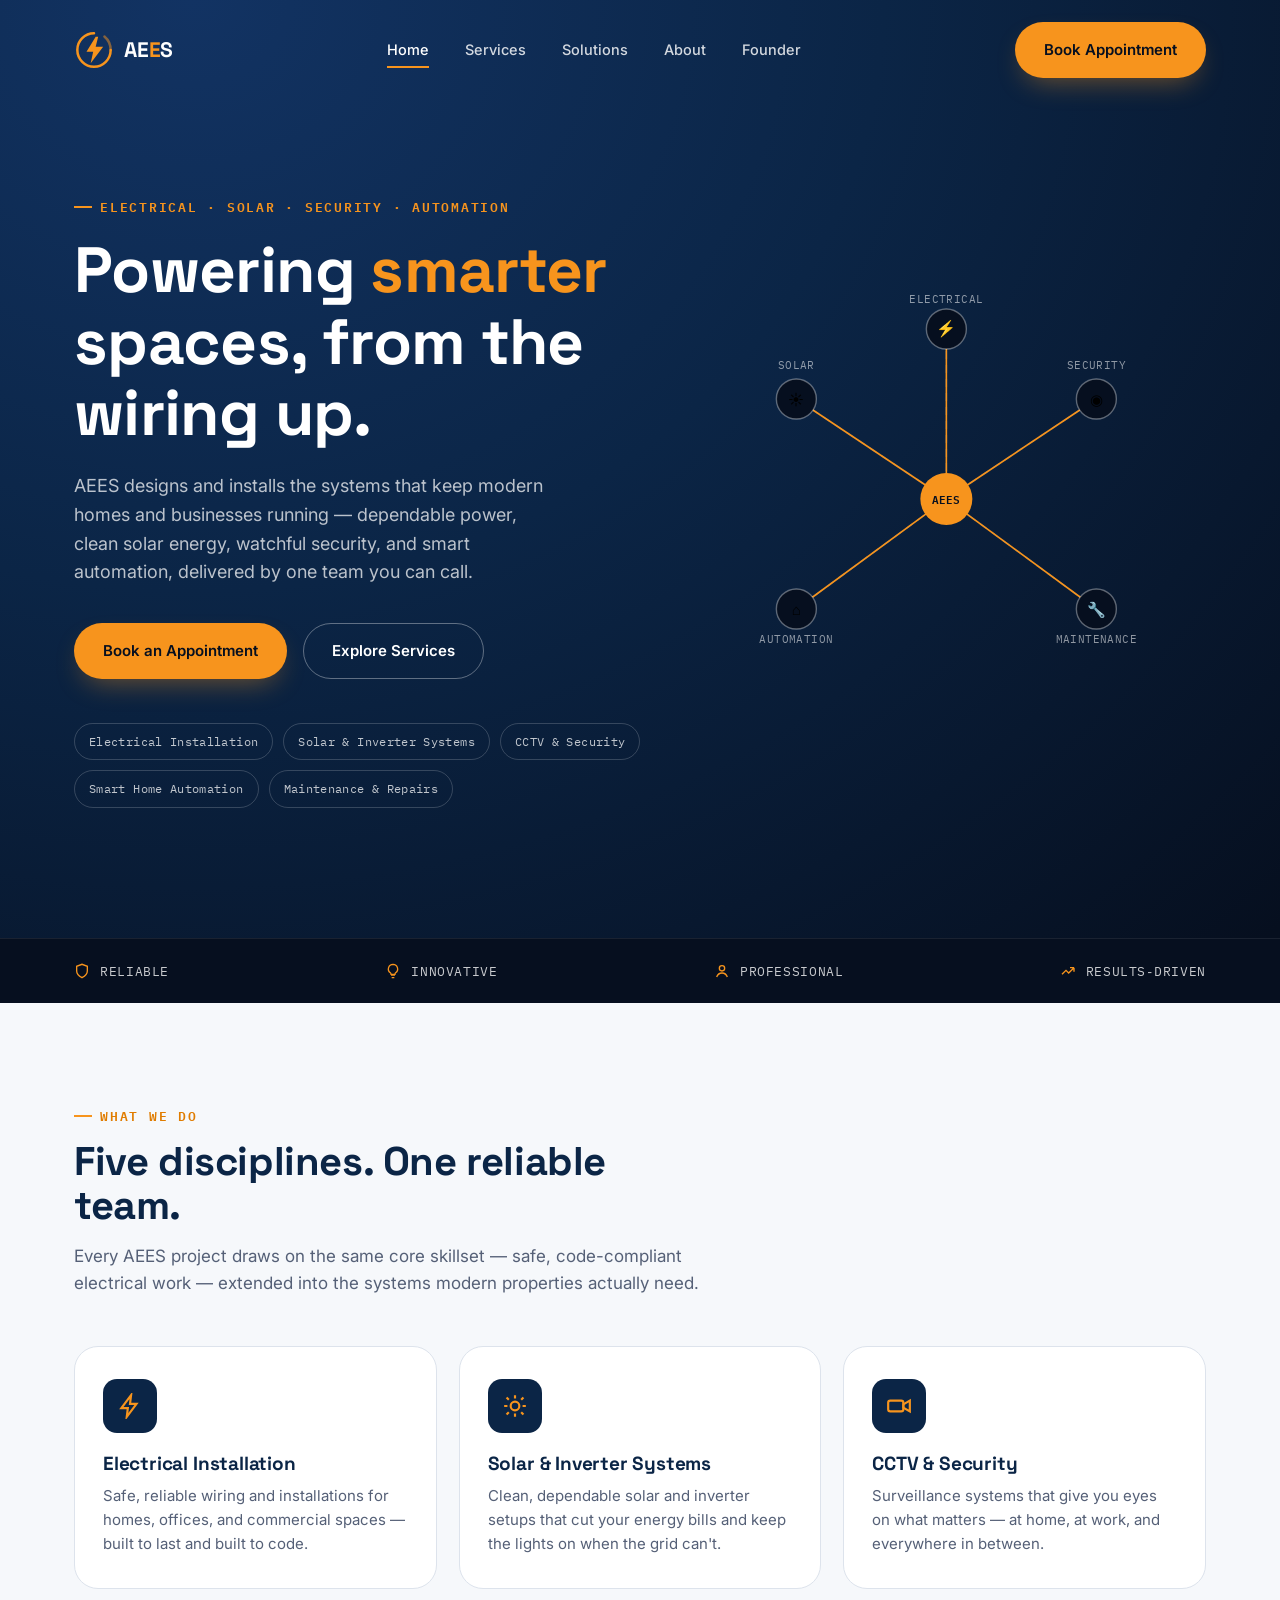
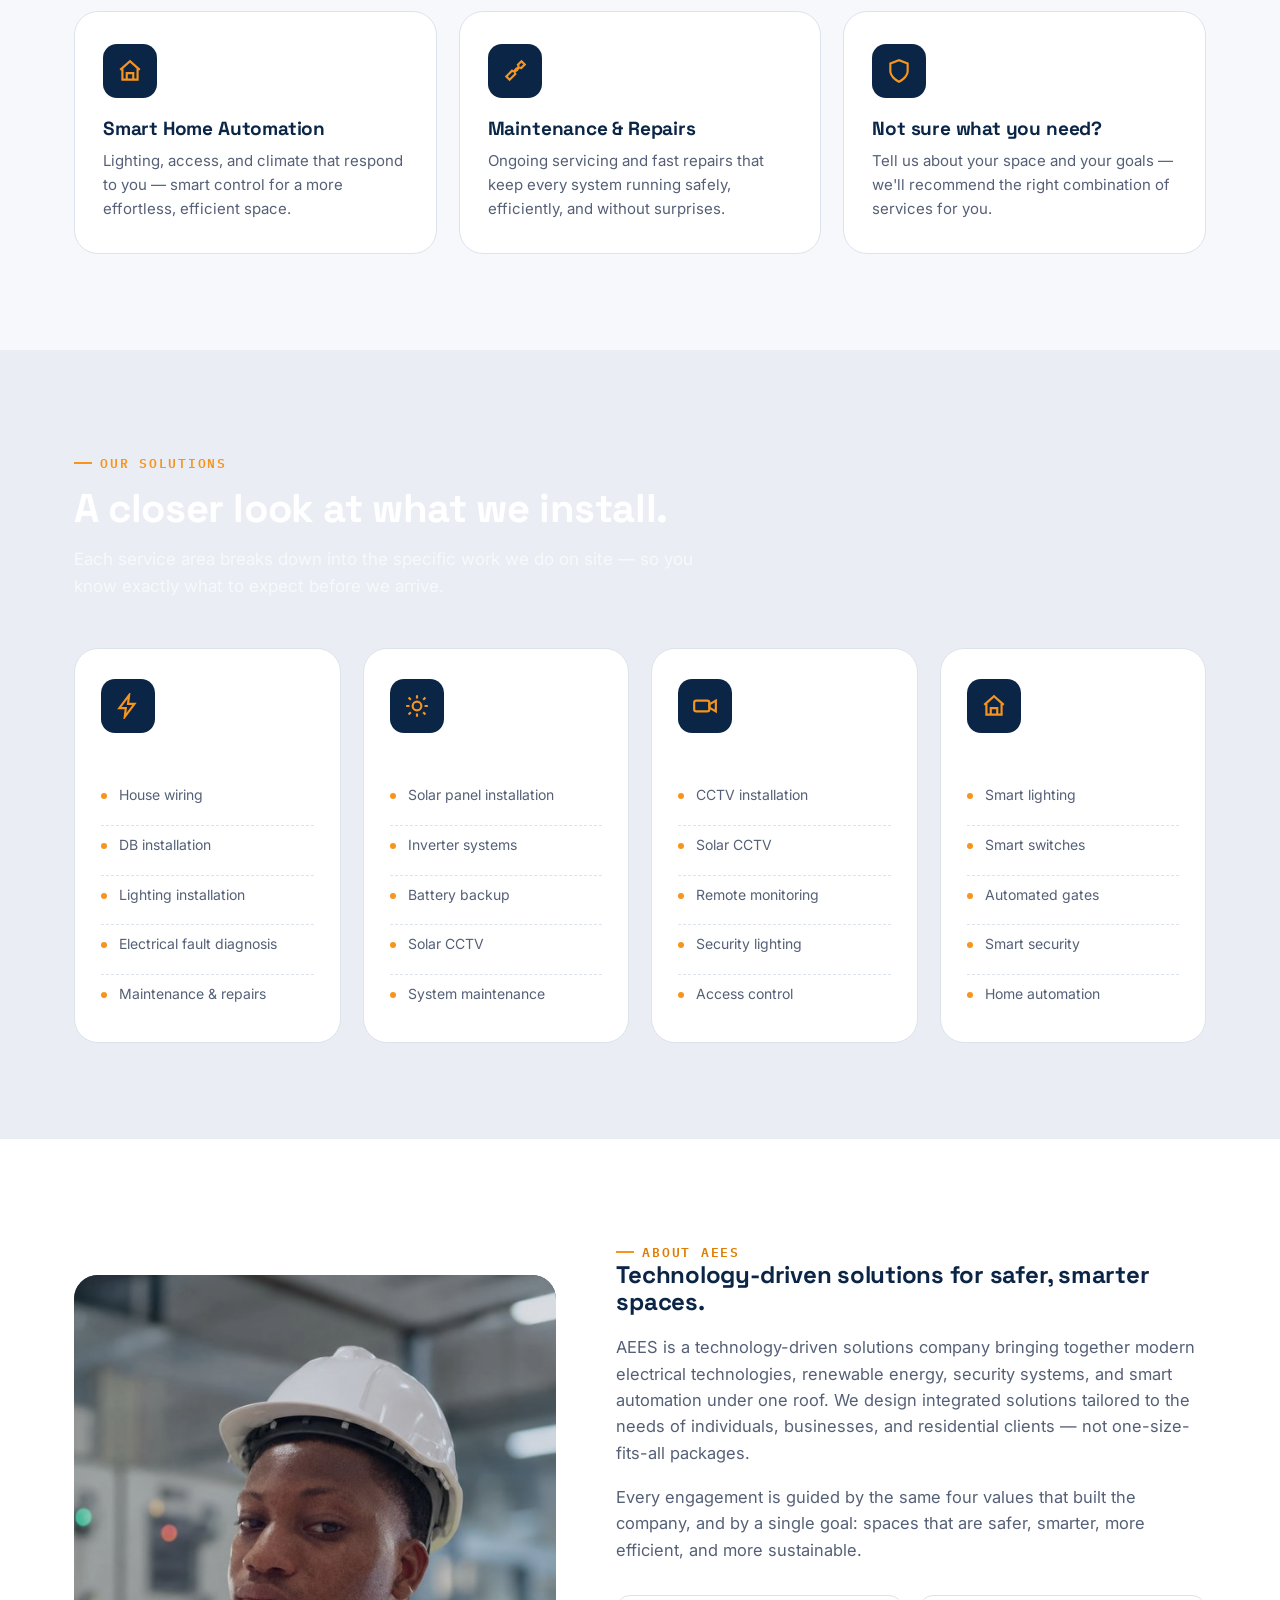
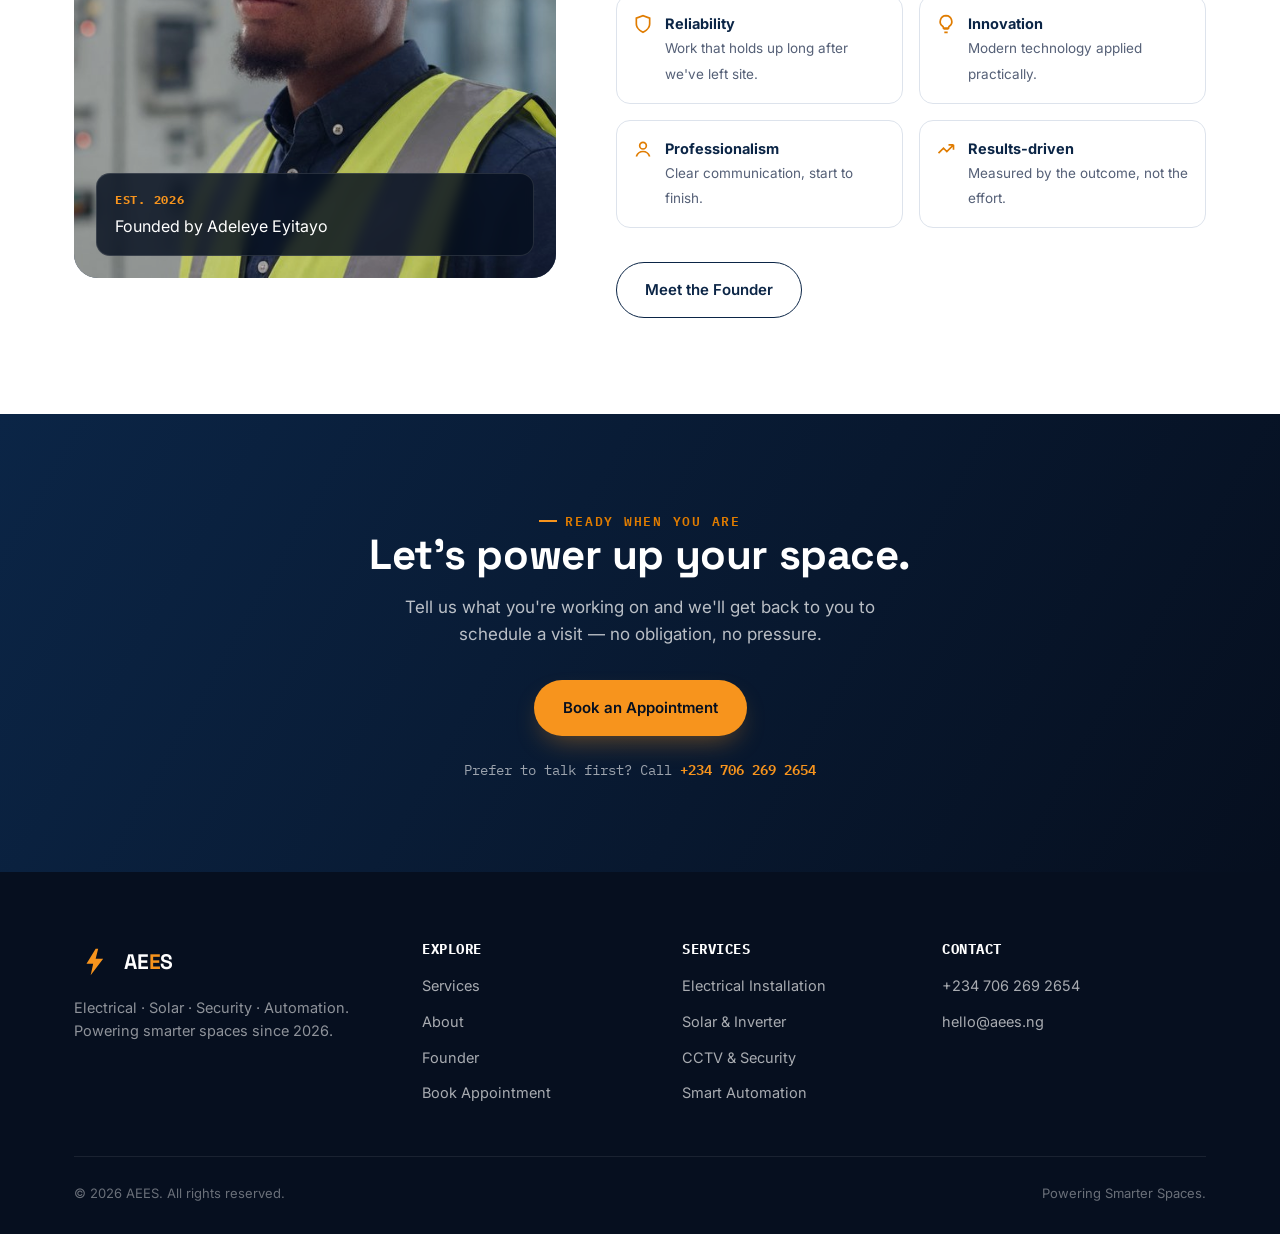
==== commit 76a5b37d: "Add Our Solutions section" ====
--- a/aees-website/index.html
+++ b/aees-website/index.html
@@ -29,6 +29,7 @@
     <nav class="nav-links" aria-label="Primary">
       <a href="index.html#home" class="active">Home</a>
       <a href="index.html#services">Services</a>
+      <a href="index.html#solutions">Solutions</a>
       <a href="index.html#about">About</a>
       <a href="profile.html">Founder</a>
     </nav>
@@ -46,6 +47,7 @@
 <div class="mobile-menu">
   <a href="index.html#home">Home</a>
   <a href="index.html#services">Services</a>
+  <a href="index.html#solutions">Solutions</a>
   <a href="index.html#about">About</a>
   <a href="profile.html">Founder</a>
   <a href="appointment.html" class="btn btn-primary">Book Appointment</a>
@@ -188,6 +190,75 @@
   </div>
 </section>
 
+<!-- ===== OUR SOLUTIONS ===== -->
+<section class="solutions" id="solutions">
+  <div class="container">
+    <div class="section-head" data-reveal>
+      <span class="eyebrow">Our Solutions</span>
+      <h2>A closer look at what we install.</h2>
+      <p>Each service area breaks down into the specific work we do on site — so you know exactly what to expect before we arrive.</p>
+    </div>
+
+    <div class="solutions-grid" data-reveal-stagger>
+      <div class="solution-card">
+        <div class="service-icon">
+          <svg width="26" height="26" viewBox="0 0 24 24" fill="none" stroke="currentColor" stroke-width="2"><path d="M13 2 4 14h6l-1 8 9-12h-6l1-8Z"/></svg>
+        </div>
+        <h3>Electrical</h3>
+        <ul class="solution-list">
+          <li>House wiring</li>
+          <li>DB installation</li>
+          <li>Lighting installation</li>
+          <li>Electrical fault diagnosis</li>
+          <li>Maintenance &amp; repairs</li>
+        </ul>
+      </div>
+
+      <div class="solution-card">
+        <div class="service-icon">
+          <svg width="26" height="26" viewBox="0 0 24 24" fill="none" stroke="currentColor" stroke-width="2"><circle cx="12" cy="12" r="4"/><path d="M12 2v3M12 19v3M4.2 4.2l2.1 2.1M17.7 17.7l2.1 2.1M2 12h3M19 12h3M4.2 19.8l2.1-2.1M17.7 6.3l2.1-2.1"/></svg>
+        </div>
+        <h3>Solar</h3>
+        <ul class="solution-list">
+          <li>Solar panel installation</li>
+          <li>Inverter systems</li>
+          <li>Battery backup</li>
+          <li>Solar CCTV</li>
+          <li>System maintenance</li>
+        </ul>
+      </div>
+
+      <div class="solution-card">
+        <div class="service-icon">
+          <svg width="26" height="26" viewBox="0 0 24 24" fill="none" stroke="currentColor" stroke-width="2"><rect x="2" y="7" width="14" height="10" rx="2"/><path d="M16 10.5 22 7v10l-6-3.5Z"/></svg>
+        </div>
+        <h3>Security</h3>
+        <ul class="solution-list">
+          <li>CCTV installation</li>
+          <li>Solar CCTV</li>
+          <li>Remote monitoring</li>
+          <li>Security lighting</li>
+          <li>Access control</li>
+        </ul>
+      </div>
+
+      <div class="solution-card">
+        <div class="service-icon">
+          <svg width="26" height="26" viewBox="0 0 24 24" fill="none" stroke="currentColor" stroke-width="2"><path d="M3 11l9-8 9 8"/><path d="M5 10v10h14V10"/><path d="M9 20v-6h6v6"/></svg>
+        </div>
+        <h3>Smart Home</h3>
+        <ul class="solution-list">
+          <li>Smart lighting</li>
+          <li>Smart switches</li>
+          <li>Automated gates</li>
+          <li>Smart security</li>
+          <li>Home automation</li>
+        </ul>
+      </div>
+    </div>
+  </div>
+</section>
+
 <!-- ===== ABOUT ===== -->
 <section class="about" id="about">
   <div class="container about-grid">
--- a/aees-website/css/style.css
+++ b/aees-website/css/style.css
@@ -361,6 +361,176 @@
 .service-card p { color: var(--slate); font-size: 15px; margin: 0; }
 .service-card.wide { grid-column: span 1; }
 
+/* ---------------- Solutions breakdown ---------------- */
+.solutions { background: var(--navy-950); color: var(--white); }
+.solutions .section-head p { color: rgba(255,255,255,0.65); }
+.solutions .eyebrow { color: var(--orange-500); }
+.solutions .eyebrow::before { background: var(--orange-500); }
+.solutions .section-head h2 { color: var(--white); }
+
+.solutions-grid {
+  display: grid;
+  grid-template-columns: repeat(4, 1fr);
+  gap: 22px;
+}
+.solution-card {
+  background: rgba(255,255,255,0.04);
+  border: 1px solid rgba(255,255,255,0.1);
+  border-radius: var(--radius-lg);
+  padding: 30px 26px;
+  transition: transform 0.35s var(--ease), border-color 0.35s var(--ease), background 0.35s var(--ease);
+}
+.solution-card:hover {
+  transform: translateY(-6px);
+  border-color: var(--orange-500);
+  background: rgba(255,255,255,0.06);
+}
+.solution-head {
+  display: flex;
+  align-items: center;
+  gap: 12px;
+  margin-bottom: 20px;
+}
+.solution-emoji {
+  width: 44px; height: 44px;
+  border-radius: 12px;
+  background: rgba(247,148,29,0.14);
+  display: flex; align-items: center; justify-content: center;
+  font-size: 20px;
+  flex-shrink: 0;
+}
+.solution-card h3 { color: var(--white); font-size: 18px; }
+.solution-list { display: flex; flex-direction: column; gap: 12px; }
+.solution-list li {
+  display: flex;
+  align-items: flex-start;
+  gap: 10px;
+  font-size: 14.5px;
+  color: rgba(255,255,255,0.75);
+}
+.solution-list svg { color: var(--orange-500); flex-shrink: 0; margin-top: 3px; }
+
+@media (max-width: 980px) {
+  .solutions-grid { grid-template-columns: repeat(2, 1fr); }
+}
+@media (max-width: 620px) {
+  .solutions-grid { grid-template-columns: 1fr; }
+}
+
+/* ---------------- Our Solutions (detailed) ---------------- */
+.solutions { background: var(--white); }
+.solutions-grid {
+  display: grid;
+  grid-template-columns: repeat(4, 1fr);
+  gap: 20px;
+}
+.solution-card {
+  background: var(--paper);
+  border: 1px solid var(--line);
+  border-radius: var(--radius-lg);
+  padding: 30px 24px;
+  transition: transform 0.35s var(--ease), box-shadow 0.35s var(--ease), background 0.35s var(--ease);
+}
+.solution-card:hover {
+  transform: translateY(-6px);
+  box-shadow: var(--shadow-soft);
+  background: var(--white);
+}
+.solution-icon {
+  width: 48px; height: 48px;
+  border-radius: 12px;
+  background: var(--navy-900);
+  display: flex; align-items: center; justify-content: center;
+  font-size: 22px;
+  margin-bottom: 18px;
+}
+.solution-card h3 { font-size: 18px; margin-bottom: 16px; }
+.solution-card ul { display: flex; flex-direction: column; gap: 11px; }
+.solution-card li {
+  position: relative;
+  padding-left: 18px;
+  font-size: 14px;
+  color: var(--slate);
+  line-height: 1.4;
+}
+.solution-card li::before {
+  content: "";
+  position: absolute;
+  left: 0; top: 7px;
+  width: 6px; height: 6px;
+  border-radius: 50%;
+  background: var(--orange-500);
+}
+
+.quote-cta {
+  margin-top: 56px;
+  text-align: center;
+  background: linear-gradient(120deg, var(--navy-900), var(--navy-950));
+  border-radius: var(--radius-lg);
+  padding: 56px 32px;
+  color: var(--white);
+}
+.quote-cta .btn-primary {
+  font-size: 17px;
+  padding: 19px 40px;
+}
+.quote-cta p {
+  color: rgba(255,255,255,0.72);
+  margin: 18px auto 0;
+  max-width: 460px;
+  font-size: 15.5px;
+}
+
+@media (max-width: 980px) {
+  .solutions-grid { grid-template-columns: repeat(2, 1fr); }
+}
+@media (max-width: 560px) {
+  .solutions-grid { grid-template-columns: 1fr; }
+  .quote-cta { padding: 40px 24px; }
+}
+
+/* ---------------- Solutions breakdown ---------------- */
+.solutions { background: var(--paper-dim); }
+.solutions-grid {
+  display: grid;
+  grid-template-columns: repeat(4, 1fr);
+  gap: 22px;
+}
+.solution-card {
+  background: var(--white);
+  border: 1px solid var(--line);
+  border-radius: var(--radius-lg);
+  padding: 30px 26px;
+  transition: transform 0.35s var(--ease), box-shadow 0.35s var(--ease), border-color 0.35s var(--ease);
+}
+.solution-card:hover {
+  transform: translateY(-6px);
+  box-shadow: var(--shadow-soft);
+  border-color: transparent;
+}
+.solution-card .service-icon { margin-bottom: 18px; }
+.solution-card h3 { font-size: 18px; margin: 0 0 14px; }
+.solution-list { margin: 0; padding: 0; list-style: none; }
+.solution-list li {
+  position: relative;
+  padding: 9px 0 9px 18px;
+  font-size: 14px;
+  color: var(--slate);
+  border-top: 1px dashed var(--line);
+}
+.solution-list li:first-child { border-top: none; padding-top: 0; }
+.solution-list li::before {
+  content: "";
+  position: absolute;
+  left: 0;
+  top: 17px;
+  width: 6px;
+  height: 6px;
+  border-radius: 50%;
+  background: var(--orange-500);
+}
+.solution-list li:first-child::before { top: 8px; }
+
 /* ---------------- About / intro ---------------- */
 .about { background: var(--white); }
 .about-grid {
@@ -596,6 +766,7 @@
   .hero-grid { grid-template-columns: 1fr; }
   .hero-visual { height: 340px; order: -1; }
   .services-grid { grid-template-columns: repeat(2, 1fr); }
+  .solutions-grid { grid-template-columns: repeat(2, 1fr); }
   .about-grid, .appointment-layout, .profile-layout { grid-template-columns: 1fr; }
   .appointment-info, .profile-photo-wrap { position: static; }
   .footer-grid { grid-template-columns: 1fr 1fr; }
@@ -608,6 +779,7 @@
   section { padding: 70px 0; }
   .hero { padding: 150px 0 90px; }
   .services-grid { grid-template-columns: 1fr; }
+  .solutions-grid { grid-template-columns: 1fr; }
   .form-grid-2 { grid-template-columns: 1fr; }
   .footer-grid { grid-template-columns: 1fr; }
   .trust-strip .container { justify-content: flex-start; }
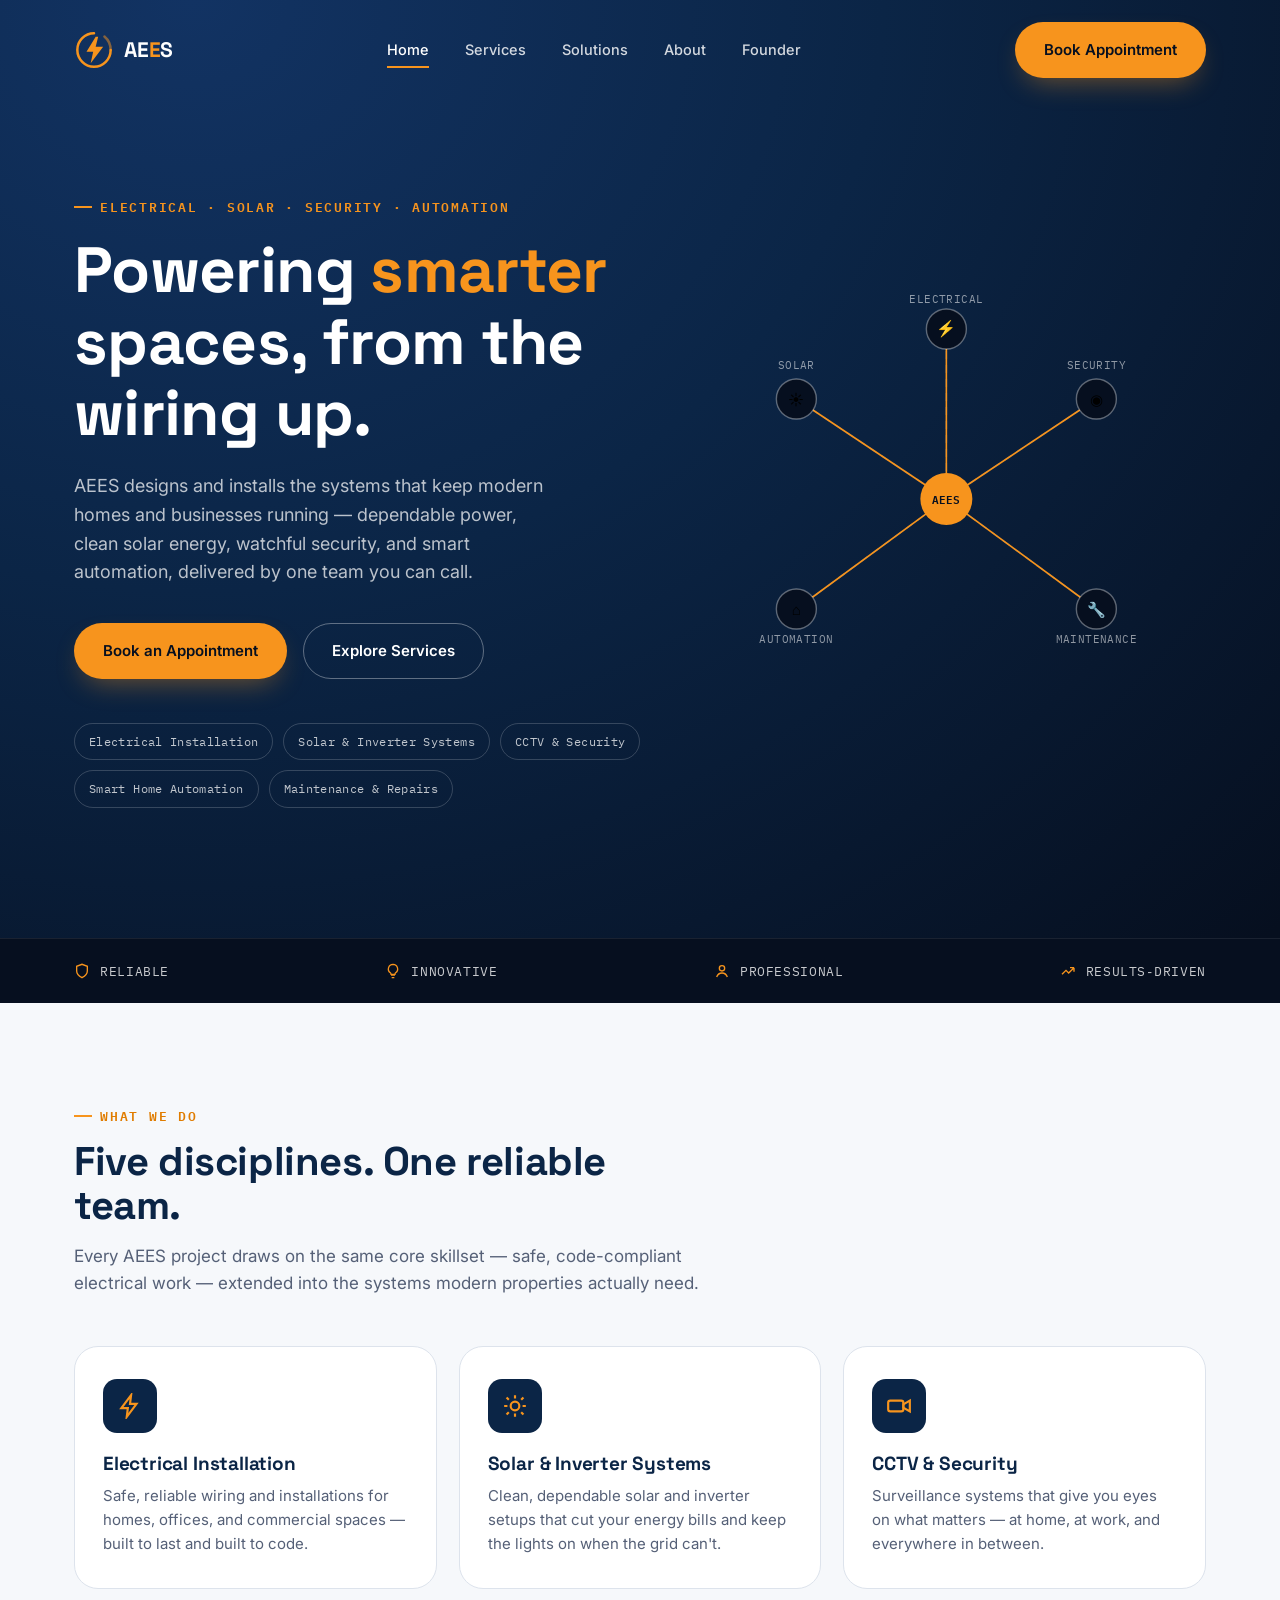
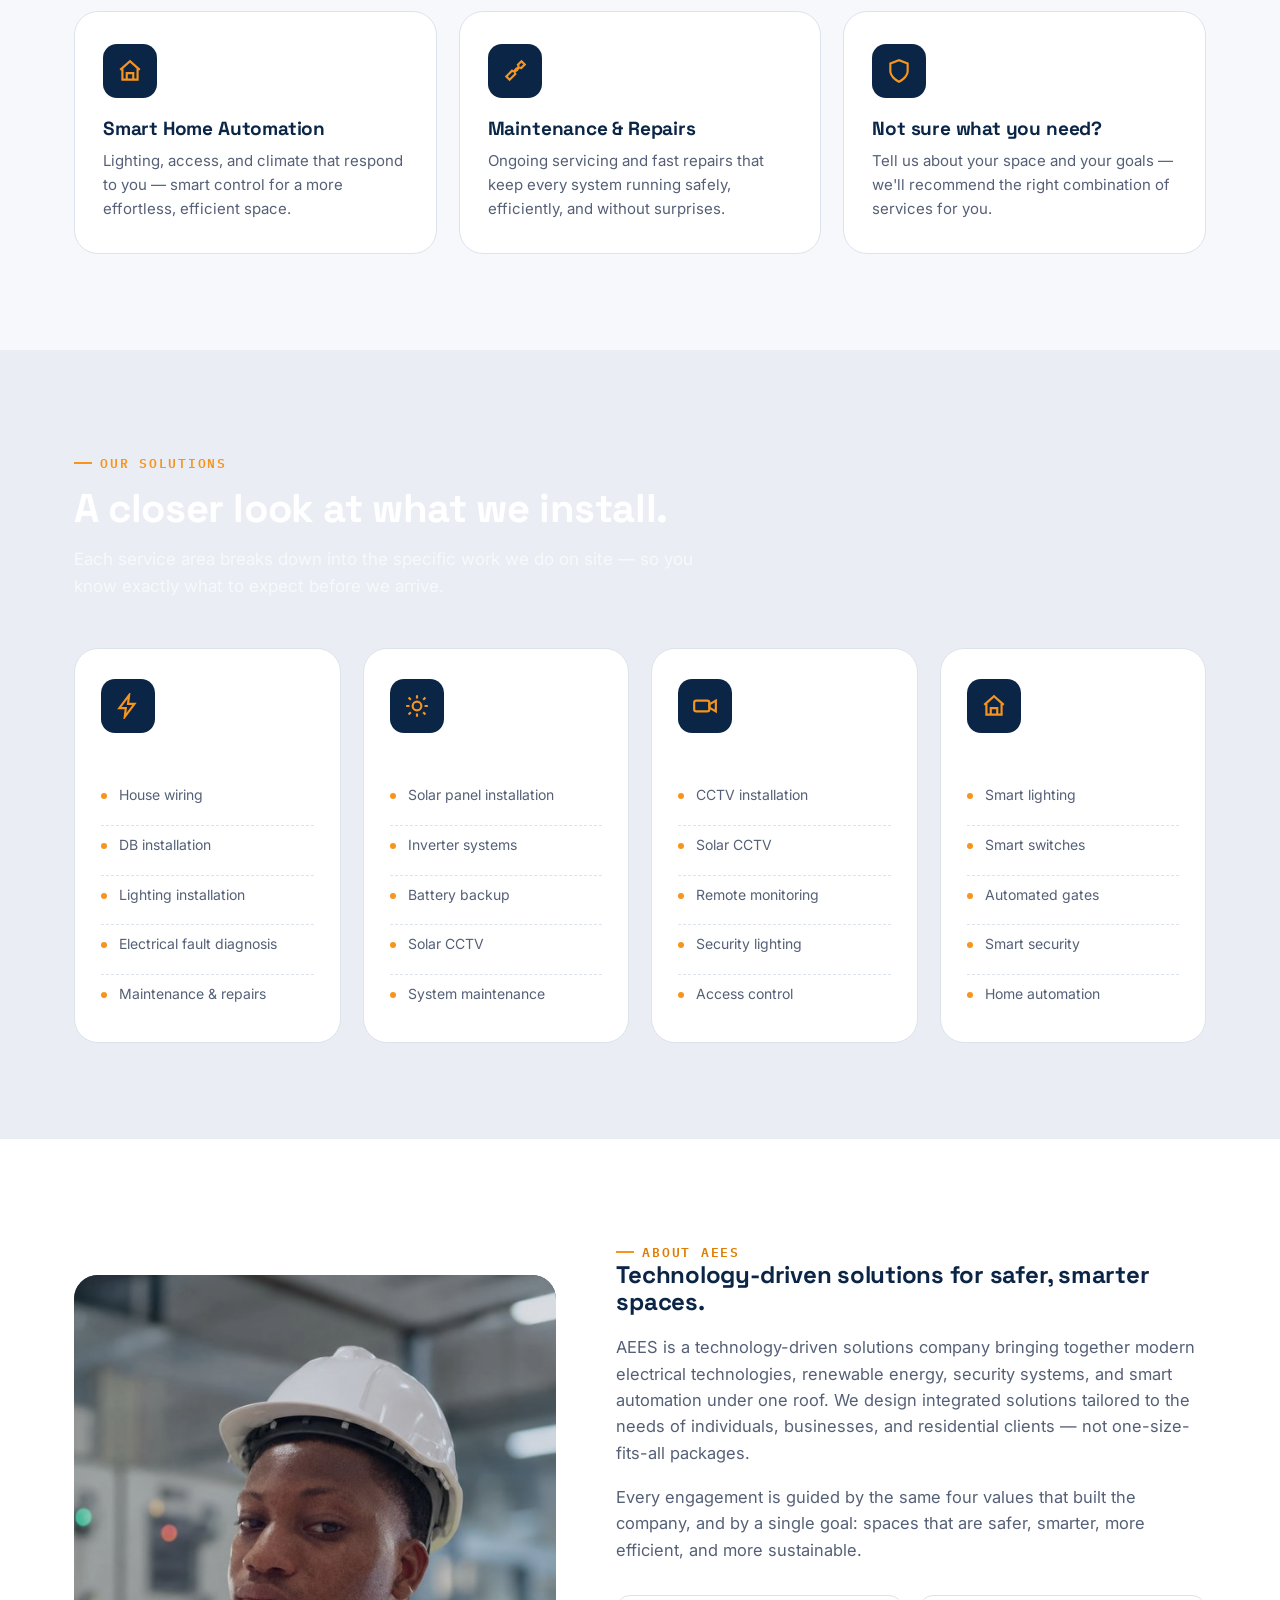
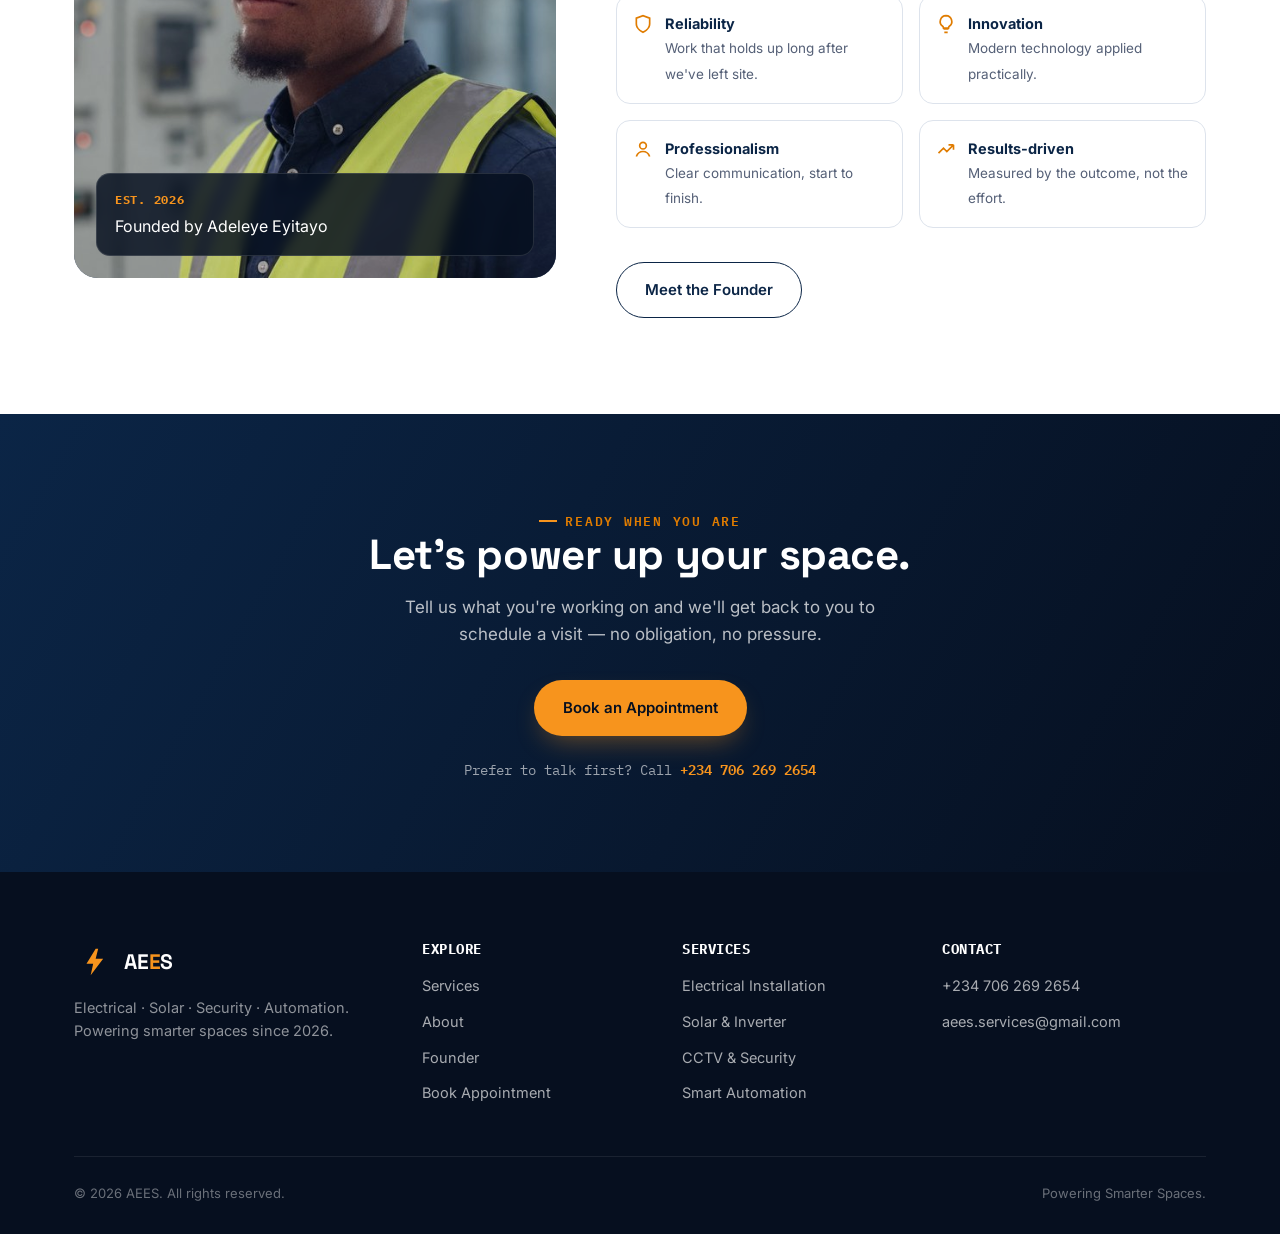
==== commit 47851c62: "Update contact email" ====
--- a/aees-website/index.html
+++ b/aees-website/index.html
@@ -348,7 +348,7 @@
         <h4>Contact</h4>
         <ul>
           <li><a href="tel:+2347062692654">+234 706 269 2654</a></li>
-          <li><a href="mailto:hello@aees.ng">hello@aees.ng</a></li>
+          <li><a href="mailto:aees.services@gmail.com">aees.services@gmail.com</a></li>
         </ul>
       </div>
     </div>
